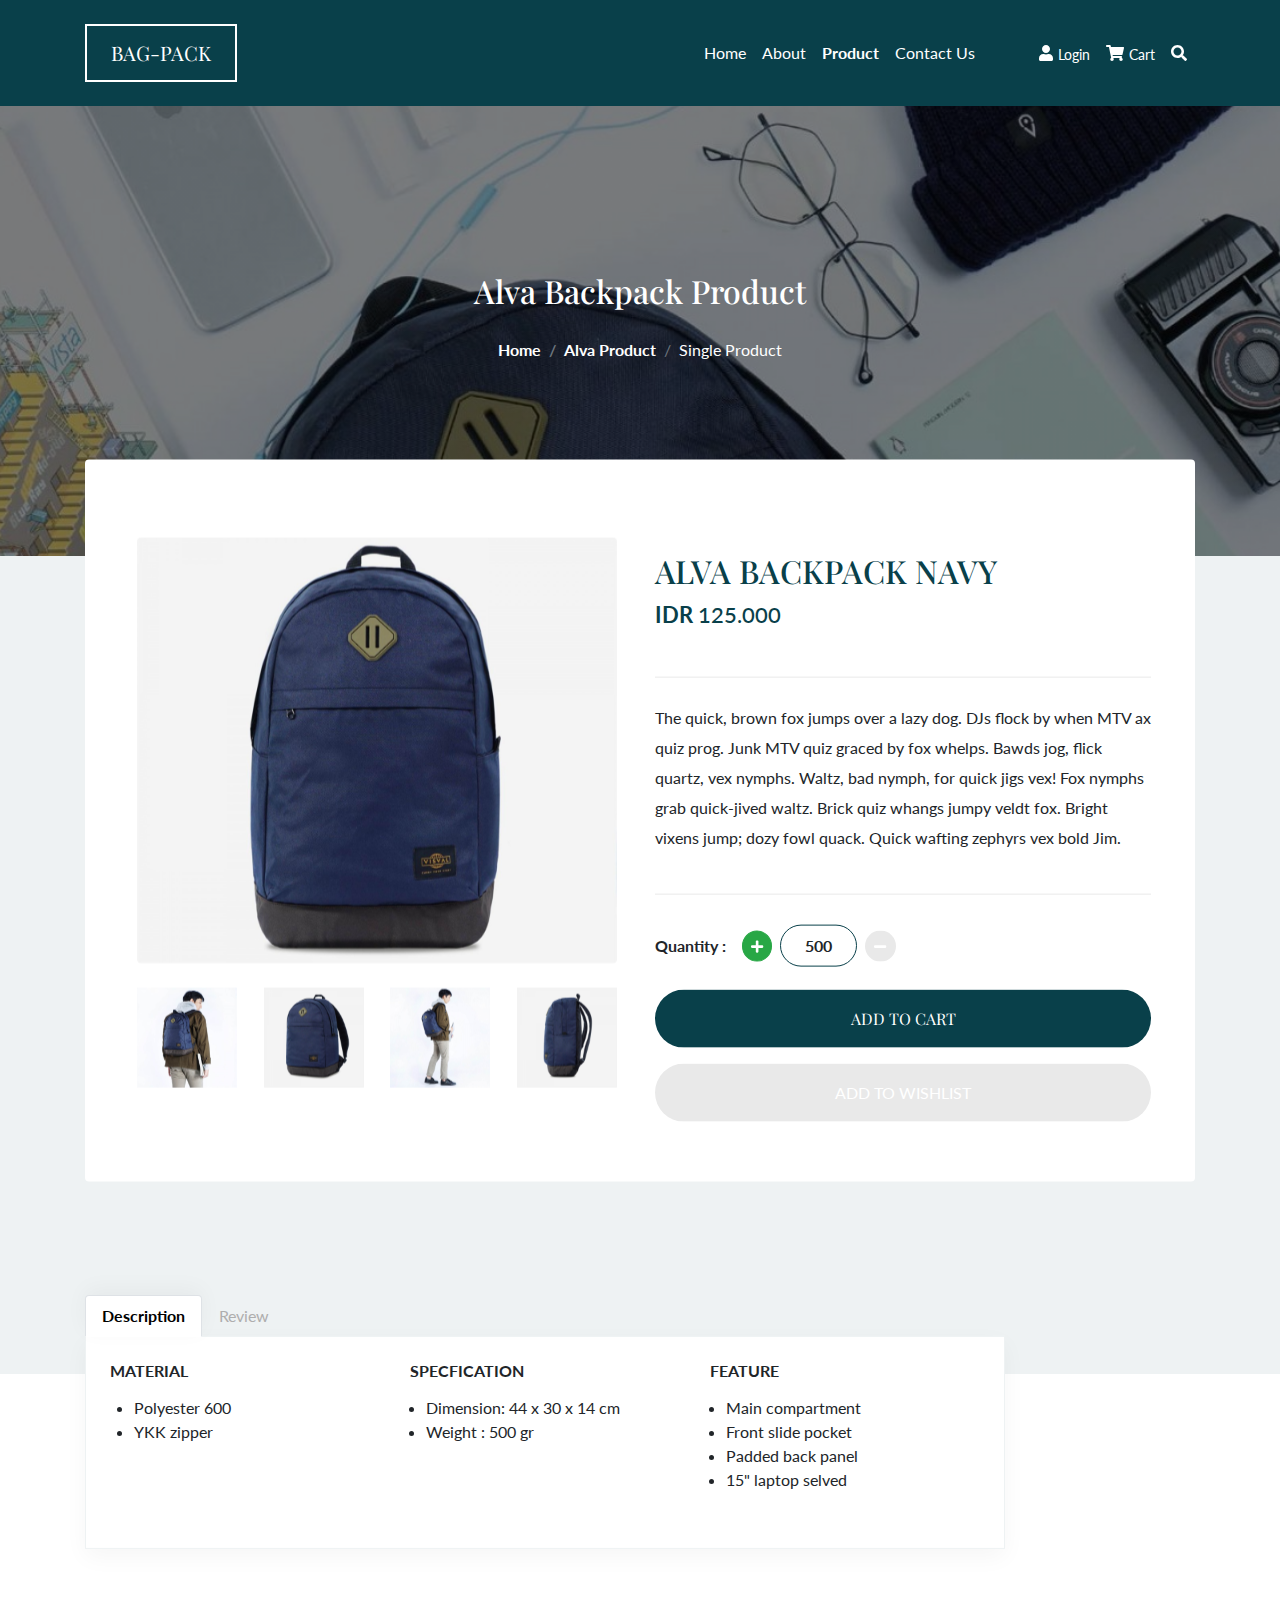
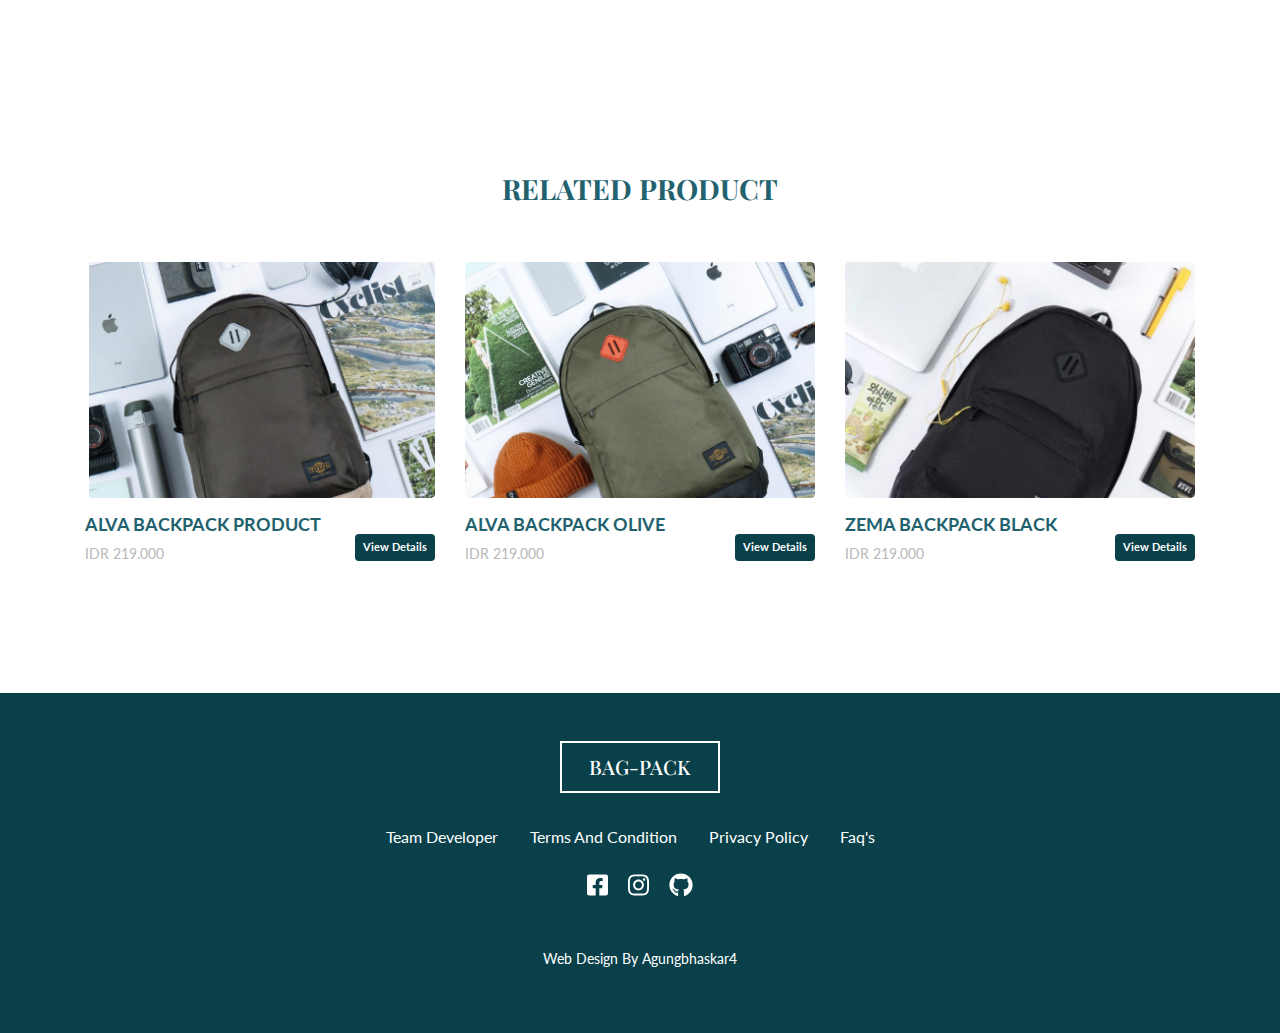
==== alva-navy.html @ 8339c571 "add all data form repository" ====
<!doctype html>
<html lang="en">

<head>
    <!-- Required meta tags -->
    <meta charset="utf-8">
    <meta name="viewport" content="width=device-width, initial-scale=1, shrink-to-fit=no">

    <!-- Bootstrap CSS -->
    <link rel="stylesheet" href="css/bootstrap.css">

    <!-- font awesome -->
    <link rel="stylesheet" href="css/all.css">

    <!-- google font -->
    <link href="https://fonts.googleapis.com/css?family=Lato:300,400,700|Playfair+Display:700&display=swap"
        rel="stylesheet">

    <!-- Style Custom -->
    <link rel="stylesheet" href="css/style.css">

    <title>Bagpack Store</title>
</head>

<body>
    <!-- Navbar -->
    <nav class="navbar navbar-expand-lg navbar-light sticky-top" style="background-color: #09404A;;">
        <div class="container py-3">
            <a class="navbar-brand text-uppercase logo-white" href="#">bag-pack</a>
            <button class="navbar-toggler" type="button" data-toggle="collapse" data-target="#navbarNav"
                aria-controls="navbarNav" aria-expanded="false" aria-label="Toggle navigation">
                <span class="navbar-toggler-icon"></span>
            </button>
            <div class="collapse navbar-collapse" id="navbarNav">
                <ul class="navbar-nav ml-auto">
                    <li class="nav-item">
                        <a class="nav-link" href="index.html">Home</a>
                    </li>
                    <li class="nav-item">
                        <a class="nav-link" href="#">About</a>
                    </li>
                    <li class="nav-item active">
                        <a class="nav-link" href="#">Product</a>
                    </li>
                    <li class="nav-item">
                        <a class="nav-link" href="#">Contact Us</a>
                    </li>
                </ul>
                <ul class="navbar-nav pl-lg-5">
                    <li class="nav-item">
                        <a class="nav-link pr-2" href="#"><i class="fas fa-user"></i></i><span
                                style="padding-left: 5px; font-size: 14px; vertical-align: middle;">Login</span></a>
                    </li>
                    <li class="nav-item">
                        <a class="nav-link pr-2" href="#"><i class="fas fa-shopping-cart"></i><span
                                style="padding-left: 5px; font-size: 14px; vertical-align: middle;">Cart</span></a>
                    </li>
                    <li class="nav-item">
                        <a class="nav-link pr-2" href="#"><i class="fas fa-search"></i></a>
                    </li>
                </ul>
            </div>
        </div>
    </nav>
    <!-- End Navbar -->

    <!-- alva-product-banner -->
    <section id="alva-product" class="alva-product">
        <div class="container h-100">
            <div class="row h-100 align-items-center">
                <div class="col text-center">
                    <h2>Alva Backpack Product</h2>
                    <nav class="breadcrumb bg-transparent justify-content-center mt-3">
                        <a class="breadcrumb-item text-decoration-none font-weight-bold text-white"
                            href="index.html">Home</a>
                        <a class="breadcrumb-item text-decoration-none font-weight-bold text-white" href="#">Alva
                            Product</a>
                        <span class="breadcrumb-item active text-white">Single Product</span>
                    </nav>
                </div>
            </div>
        </div>
    </section>
    <!-- end alva-product -->

    <!-- single_product -->
    <section id="single-product" class="single-product py-5" style="background-color:#EEF2F3;">
        <div class="container">
            <div class="row">
                <div class="col-12">
                    <div class="card p-4 border-0">
                        <div class="card-body">
                            <div class="row align-items-center">
                                <div class="col-12 col-lg-6 d-flex justify-content-center">
                                    <figure class="figure">
                                        <img src="Asset/Single-product/Alva-product/alva-main-product.png"
                                            class="figure-img img-fluid" alt="">
                                        <figcaption
                                            class="figure-caption d-flex justify-content-center justify-content-between pt-3">
                                            <a href="" class="text-decoration-none">
                                                <img src="Asset/Single-product/Alva-product/Product-modal-1.png" alt="">
                                            </a>
                                            <a href="" class="text-decoration-none">
                                                <img src="Asset/Single-product/Alva-product/Product-modal-2.png" alt="">
                                            </a>
                                            <a href="" class="text-decoration-none">
                                                <img src="Asset/Single-product/Alva-product/Product-modal-3.png" alt="">
                                            </a>
                                            <a href="" class="text-decoration-none">
                                                <img src="Asset/Single-product/Alva-product/Product-modal-4.png" alt="">
                                            </a>
                                        </figcaption>
                                    </figure>
                                </div>
                                <div class="col-12 col-lg-6 mt-5">
                                    <div class="product-name">
                                        <h2 class="product-title">alva backpack navy</h2>
                                        <p class="product-price">IDR <span>125.000</span></p>
                                    </div>
                                    <div class="product-desc">
                                        <p>The quick, brown fox jumps over a lazy dog. DJs flock by when MTV ax quiz
                                            prog.
                                            Junk MTV quiz
                                            graced by fox whelps. Bawds jog, flick quartz, vex nymphs. Waltz, bad nymph,
                                            for
                                            quick jigs
                                            vex! Fox nymphs grab quick-jived waltz. Brick quiz whangs jumpy veldt fox.
                                            Bright vixens
                                            jump; dozy fowl quack. Quick wafting zephyrs vex bold Jim. </p>
                                    </div>
                                    <div class="quantity d-flex align-items-baseline">
                                        <p class="pr-3">Quantity :</p>
                                        <div class="d-flex align-items-center">
                                            <button class="btn btn-sm btn-success rounded-circle"><i
                                                    class="fas fa-plus"></i></button>
                                            <span class="py-2 px-4 mx-2">500</span>
                                            <button class="btn btn-sm btn-minus rounded-circle"><i
                                                    class="fas fa-minus"></i></button>
                                        </div>
                                    </div>
                                    <div class="btn-product-submit mt-3">
                                        <a href="#" class="btn btn-add py-3 text-uppercase d-block">add to cart</a>
                                        <a href="#" class="btn btn-wishlist py-3 text-uppercase d-block">add to
                                            wishlist</a>
                                    </div>
                                </div>
                            </div>
                        </div>
                    </div>
                </div>
            </div>
        </div>
    </section>
    <!-- end single-product -->

    <!-- description product -->
    <section id="desc-product" class="desc-product py-5">
        <div class="container">
            <div class="row tabs-content">
                <div class="col-12 col-lg-10">
                    <ul class="nav nav-tabs" id="myTab" role="tablist">
                        <li class="nav-item">
                            <a class="nav-link active" id="description-tab" data-toggle="tab" href="#description"
                                role="tab" aria-controls="description" aria-selected="true">Description</a>
                        </li>
                        <li class="nav-item">
                            <a class="nav-link" id="review-tab" data-toggle="tab" href="#review" role="tab"
                                aria-controls="review" aria-selected="false">Review</a>
                        </li>
                    </ul>
                    <div class="tab-content bg-white p-4" id="myTabContent">
                        <div class="tab-pane fade show active" id="description" role="tabpanel"
                            aria-labelledby="description-tab">
                            <div class="row">
                                <div class="col-12 col-md-6 col-lg-4 pb-3">
                                    <h6 class="font-weight-bold pb-2 text-uppercase">Material</h6>
                                    <ul class="pl-4">
                                        <li>Polyester 600</li>
                                        <li>YKK zipper</li>
                                    </ul>
                                </div>
                                <div class="col-12 col-md-6 col-lg-4 pb-3">
                                    <h6 class="font-weight-bold pb-2 text-uppercase">Specfication</h6>
                                    <ul class="pl-3">
                                        <li>Dimension: 44 x 30 x 14 cm</li>
                                        <li>Weight : 500 gr</li>
                                    </ul>
                                </div>
                                <div class="col-12 col-md-6 col-lg-4 pb-3">
                                    <h6 class="font-weight-bold pb-2 text-uppercase">Feature</h6>
                                    <ul class="pl-3">
                                        <li>Main compartment</li>
                                        <li>Front slide pocket</li>
                                        <li>Padded back panel</li>
                                        <li>15" laptop selved</li>
                                    </ul>
                                </div>
                            </div>
                        </div>
                        <div class="tab-pane fade" id="review" role="tabpanel" aria-labelledby="review-tab">
                            <h4>Coming Soon</h4>
                        </div>
                    </div>
                </div>
            </div>
        </div>
    </section>
    <!-- end description product -->

    <!-- Related Product -->
    <section id="related-product" class="related-product p-5 pt-2">
        <div class="container">
            <div class="row">
                <div class="col-12">
                    <h3 class="text-center font-weight-bold text-uppercase">Related Product</h3>
                </div>
            </div>
            <div class="row justify-content-center py-5">
                <div class="col-12 col-sm-8 col-md-4">
                    <figure class="figure">
                        <div class="img-thumbnail border-0 p-0 overflow-hidden">
                            <img src=" Asset/Related-Product/Alva-backpack-brown.png" class="img-fluid rounded" alt="">
                        </div>
                        <figcaption class="figure-caption mt-3 d-flex align-items-center justify-content-between">
                            <div>
                                <h5 class="font-weight-bold text-uppercase">Alva Backpack Product</h5>
                                <p>IDR 219.000</p>
                            </div>
                            <a href="#" class="badge badge-product p-2 stretched-link">View Details</a>
                        </figcaption>
                    </figure>
                </div>
                <div class="col-12 col-sm-8 col-md-4">
                    <figure class="figure">
                        <div class="img-thumbnail border-0 p-0 overflow-hidden">
                            <img src="Asset/Related-Product/alva-backpack-olive.png" class="img-fluid rounded" alt="">
                        </div>
                        <figcaption class="figure-caption mt-3 d-flex align-items-center justify-content-between">
                            <div>
                                <h5 class="font-weight-bold text-uppercase">Alva Backpack Olive</h5>
                                <p>IDR 219.000</p>
                            </div>
                            <a href="#" class="badge badge-product p-2 stretched-link">View Details</a>
                        </figcaption>
                    </figure>
                </div>
                <div class="col-12 col-sm-8 col-md-4">
                    <figure class="figure">
                        <div class="img-thumbnail p-0 border-0 overflow-hidden">
                            <img src="Asset/Related-Product/Zema-backpack-black.png" class="img-fluid rounded" alt="">
                        </div>
                        <figcaption class="figure-caption mt-3 d-flex align-items-center justify-content-between">
                            <div>
                                <h5 class="font-weight-bold text-uppercase">Zema Backpack Black</h5>
                                <p>IDR 219.000</p>
                            </div>
                            <a href="#" class="badge badge-product p-2 stretched-link">View Details</a>
                        </figcaption>
                    </figure>
                </div>
            </div>
        </div>
    </section>
    <!-- end Related Product -->

    <!-- footer -->
    <footer id="footer" class="footer p-5">
        <div class="container h-100">
            <div class="row justify-content-center align-items-center">
                <div class="col-8 col-md-4 col-lg-3 col-xl-2">
                    <h5 class="logo-white text-uppercase text-center">bag-pack</h5>
                </div>
            </div>
            <div class="row mt-3 justify-content-center">
                <div class="col-6 col-md-10 col-lg-6 text-center">
                    <ul class="navbar-nav navbar-expand-md">
                        <li class="nav-item">
                            <a href="#" class="nav-link text-white px-0 px-md-3">Team Developer</a>
                        </li>
                        <li class="nav-item">
                            <a href="#" class="nav-link text-white px-0 px-md-3">Terms And Condition</a>
                        </li>
                        <li class="nav-item">
                            <a href="#" class="nav-link text-white px-0 px-md-3">Privacy Policy</a>
                        </li>
                        <li class="nav-item">
                            <a href="#" class="nav-link text-white px-0 px-md-3">Faq's</a>
                        </li>
                    </ul>
                </div>
            </div>
            <div class="row mt-3 justify-content-center">
                <div class="col-8 text-center">
                    <a href="#" class="text-decoration-none">
                        <i class="fab fa-facebook-square text-white mx-2" style="font-size:24px;"></i>
                    </a>
                    <a href="https://www.instagram.com/gungbhaskar4/" class="text-decoration-none">
                        <i class="fab fa-instagram text-white mx-2" style="font-size:24px;"></i>
                    </a>
                    <a href="https://github.com/gungbhaskar4" class="text-decoration-none">
                        <i class="fab fa-github text-white mx-2" style="font-size:24px;"></i>
                    </a>
                </div>
            </div>
            <div class="row mt-5">
                <div class="col text-center">
                    <p style="font-size: 14px;">Web Design By Agungbhaskar4</p>
                </div>
            </div>
        </div>
    </footer>
    <!-- endfooter -->




    <!-- Optional JavaScript -->
    <!-- jQuery first, then Popper.js, then Bootstrap JS -->
    <script src="js/jquery-3.4.1.min.js"></script>
    <script src="js/popper.min.js"></script>
    <script src="js/bootstrap.js"></script>
    <script src="js/all.js"></script>
</body>

</html>
---- css/style.css ----
body {
  font-family: "Lato", sans-serif;
}

.btn-checkout {
  background-color: #09404a;
  color: white;
  text-transform: uppercase;
  font-weight: bold;
  border-radius: 0px 0px 8px 8px;
}

.btn-checkout:hover {
  color: white;
  background-color: #052329;
}

.btn-add {
  font-family: "playfair display";
  background-color: #09404a;
  color: white;
  border-radius: 30px;
  text-transform: uppercase;
}

.btn-wishlist {
  background-color: #e9e9e9;
  color: white;
  border-radius: 30px;
}

.badge-product {
  background-color: #09404a;
  color: #fff;
}

.badge-product:hover {
  background-color: #052329;
  color: #fff;
}

.btn-minus {
  background-color: #e9e9e9;
  color: white;
}

.logo-white {
  font-family: "Playfair Display", sans-serif;
  border: 2px solid #fff !important;
  color: white !important;
  padding: 12px 24px;
}

.title {
  font-family: "Playfair display", sans-serif;
  color: #09404a;
  font-weight: bold;
}

.subtitle {
  font-size: 18px;
  color: #b9b9b9;
}

/* navbar */
.navbar-brand {
  font-family: "Playfair Display", sans-serif;
  border: 2px solid #09404a;
  color: #09404a;
  padding: 12px 24px;
}

nav .navbar-nav li.nav-item.active {
  font-weight: bold;
}

nav .navbar-nav li a {
  color: white !important;
}

/* End Navbar */

/* banners */
.banner {
  transform: translateY(-90px);
}

.bg-banner {
  background-color: #eef2f3;
}

.bg-title {
  background-color: #09404a;
}

.bg-title,
.bg-banner {
  min-height: 600px;
}

.title-banner {
  color: #fff;
  font-family: "Playfair Display", sans-serif;
  font-weight: bold;
}

/* end banner */

/* product-view */
.product-view h1 {
  color: #09404a;
  font-family: "Playfair Display", sans-serif;
  font-weight: bold;
}

.product-view p {
  font-size: 18px;
  color: #b9b9b9;
}

.btn-product {
  border: 2px solid #09404a;
  color: #09404a;
  font-weight: bold;
  box-shadow: 0px 8px 40px rgba(9, 64, 74, 0.1);
}

.btn-product:hover {
  background-color: #09404a;
  color: white;
}

/* end product-view */

/* Product-popular */
.product-popular {
  background-color: #c9e0ec;
}

.product-popular .product-section {
  transform: translateY(-100px);
}

.product-popular h5 {
  color: #09404a;
  font-family: "Lato", sans-serif;
  font-weight: bold;
}

.product-popular span {
  color: #b9b9b9;
  font-family: "Lato", sans-serif;
  font-weight: 400;
}

.product-popular p {
  color: #09404a;
  font-family: "Lato", sans-serif;
  font-weight: 400;
}

.product-popular .figure {
  background-color: white;
  border-radius: 20px;
  overflow: hidden;
}

.product-popular .figure img {
  width: 100%;
}

.product-popular .btn-details {
  padding: 0px;
  font-weight: bold;
}

.product-popular .btn-details:hover {
  color: #b9b9b9;
}

.product-popular .link-product {
  color: #09404a;
  text-decoration: none;
}

.product-popular .link-product:hover {
  color: #b9b9b9;
  transition: .5s;
}

/* end product-popular */

/* backpack-category */
.backpack-collection .card {
  margin-bottom: 30px;
}

.backpack-collection .card-title {
  font-family: "Playfair Display";
}

.backpack-collection .img-thumbnail {
  overflow: hidden;
  height: auto;
  padding: 0;
}

.backpack-collection .card-img-overlay {
  background-color: rgba(0, 0, 0, 0.5);
  border-radius: 4px;
  cursor: pointer;
}

.backpack-collection .card {
  overflow: hidden;
  height: auto;
}

.backpack-collection .card img {
  transform: scale(1);
  transition: 0.5s ease-in-out;
}

.backpack-collection .card:hover img {
  transform: scale(1.2);
  transition: 0.5s ease-in-out;
}

/* end backpack-category */

/* alva-product */
.alva-product {
  height: 450px;
  background: linear-gradient(rgba(0, 0, 0, 0.5), rgba(0, 0, 0, 0.5)),
    url(/Asset/Single-product/Alva-product/Background-alva.png);
  background-position: center;
  background-size: cover;
}

.alva-product h2 {
  font-family: "playfair display";
  color: #fff;
}

/* alva-product */

/* single product */
.single-product .card {
  transform: translateY(-20%);
  z-index: 9;
}

.single-product .product-title {
  font-family: "playfair display";
  color: #09404a;
  text-transform: uppercase;
}

.single-product .product-price {
  font-weight: bold;
  color: #09404a;
  font-size: 22px;
}

.single-product .product-price span {
  font-weight: 500;
}

.single-product .product-name {
  padding-bottom: 30px;
}

.single-product .product-desc {
  border-top: 1px solid #e9e9e9;
  padding: 25px 0;
  border-bottom: 1px solid #e9e9e9;
}

.single-product .product-desc p {
  line-height: 30px;
}

.single-product .quantity {
  padding-top: 30px;
}

.single-product .quantity p {
  font-weight: bold;
}

.single-product .quantity span {
  font-weight: bold;
  border: 1px solid #09404a;
  border-radius: 30px;
}

.single-product .btn-product-submit .btn {
  margin: 16px 0;
}

.single-product .btn-product-submit .btn-add:hover {
  color: rgb(206, 206, 206);
  background-color: rgb(4, 26, 31);
}

.single-product .btn-product-submit .btn-wishlist:hover {
  color: rgb(206, 206, 206);
  background-color: rgb(179, 179, 179);
}

/* end single product */

/* product-desc */
.desc-product .tabs-content {
  transform: translateY(-50%);
  z-index: 9;
}

.desc-product .nav-tabs {
  border-bottom: 0;
}

.desc-product .nav-tabs .nav-link.active {
  box-shadow: 0px -6px 22px rgba(0, 0, 0, 0.04);
  font-weight: bold;
  color: #000;
}

.desc-product .nav-tabs .nav-link {
  color: #aeaeae;
}

.desc-product .tab-content {
  border: 1px solid #eef2f3;
  box-shadow: 0px 8px 22px rgba(0, 0, 0, 0.04);
}

/* end product-desc */

/* Related Product */
.related-product h3 {
  font-family: "playfair display";
  color: #22626e;
}

.related-product h5 {
  color: #22626e;
  font-size: 18px;
}

.related-product p {
  color: #b9b9b9;
}

.related-product .figure img {
  transform: scale(1);
  transition: 0.5s ease-in-out;
}

.related-product .figure:hover img {
  transform: scale(1.2);
  transition: 0.5s ease-in-out;
}

/* End Related Product */

/* checkout style */
.checkout-breadcrumb {
  height: 450px;
  background-color: #052329;
  color: #f3f3f3;
}

.checkout-breadcrumb h2 {
  font-family: "playfair display";
}

.checkout {
  margin-top: -120px;
}

.order-data .list-item {
  border-top: 1px solid #E9E9E9;
  margin: 30px 0px;
}

.order-data {
  background-color: #EEF2F3;
}

.order-data .card {
  box-shadow: 0px 8px 21px rgba(0, 0, 0, 0.05);
}

.order-data .card .card-header {
  background-color: transparent;
  border: none;
}

.order-data .card .card-header a {
  text-decoration: none;
  color: #09404A;
  font-size: 16px;
}

.order-data .card-title {
  font-family: "playfair display";
  text-transform: capitalize;
  color: #09404A;
}

.order-data .card-body h5 {
  font-family: "playfair display";
}

.order-data .card-body p {
  font-size: 14px;
}

.billing-info .card-header p {
  color: #B9B9B9;
  font-size: 14px;
}

.billing-info #emailHelp {
  color: #B9B9B9;
}

.billing-info label {
  color: #09404A;
  font-weight: bold;
}

.billing-info .form-control {
  background-color: #E9E9E9;
  border: none;
  padding: 22px 20px;
}

.billing-info .custom-select {
  background-color: #E9E9E9;
  border: none;
  font-size: 1rem;
}

.billing-info .form-control,
.custom-select::placeholder {
  color: #B9B9B9;
}

.order-data .card-body a {
  color: #09404A;
  text-decoration: none;
  font-weight: 700;
}

.order-data .card-body .quantity {
  color: #B9B9B9;
  font-size: 14px;
}

.order-data .card-body .text-success.cost {
  font-weight: bold;
  font-size: 16px;
  text-transform: uppercase;
}

.order-data .card-body .cost-total {
  font-weight: bold;
  font-size: 16px;
  text-transform: uppercase;
  color: #09404A;
}

.card .card-footer {
  margin: 0 -1rem -1rem;
  background-color: #09404A;
}

.card .card-footer h5 {
  font-family: playfair display;
  color: #fff;
}

.card .card-footer .text-total {
  color: #fff;
  font-weight: bold;
  text-transform: uppercase;
  font-size: 18px;
}

.shipping-details h6 {
  font-family: "playfair display";
}

.shipping-details small {
  color: rgb(206, 206, 206);
}

.shipping-details .card-footer {
  margin: 0 -1rem -1rem;
  background-color: #e9e9e9;
  padding: 0;
}

/* end checkout */

/* footer */
.footer {
  background-color: #09404a;
  color: white;
}

/* end footer */

/* Responsive */
@media (max-width: 1000px) {
  .banner {
    transform: translateY(-0px);
  }

  .navbar {
    background-color: #09404a;
  }

  .navbar-brand {
    border: 2px solid #fff;
    color: white !important;
    padding: 12px 24px;
  }

  .single-product .card {
    transform: translateY(-12%);
    z-index: 9;
  }

  .desc-product .tabs-content {
    transform: translateY(-35%);
    z-index: 9;
  }
}
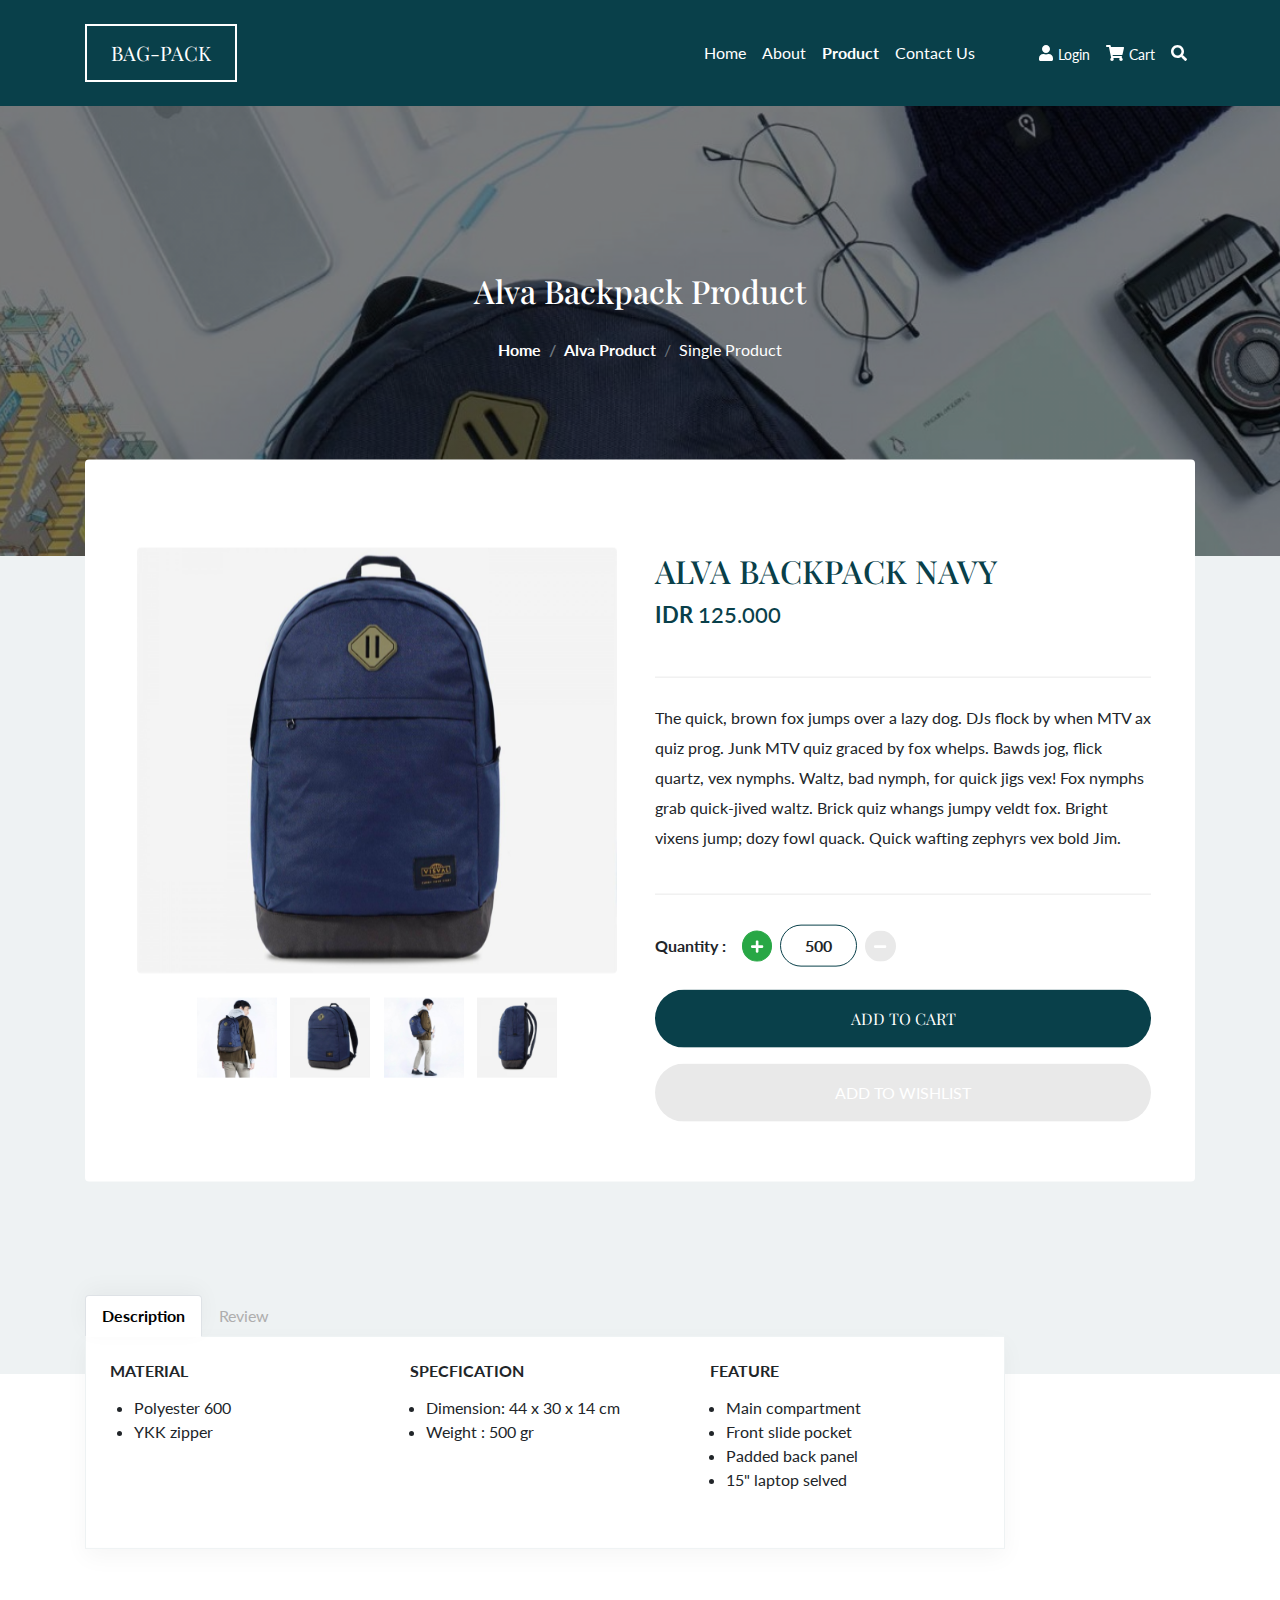
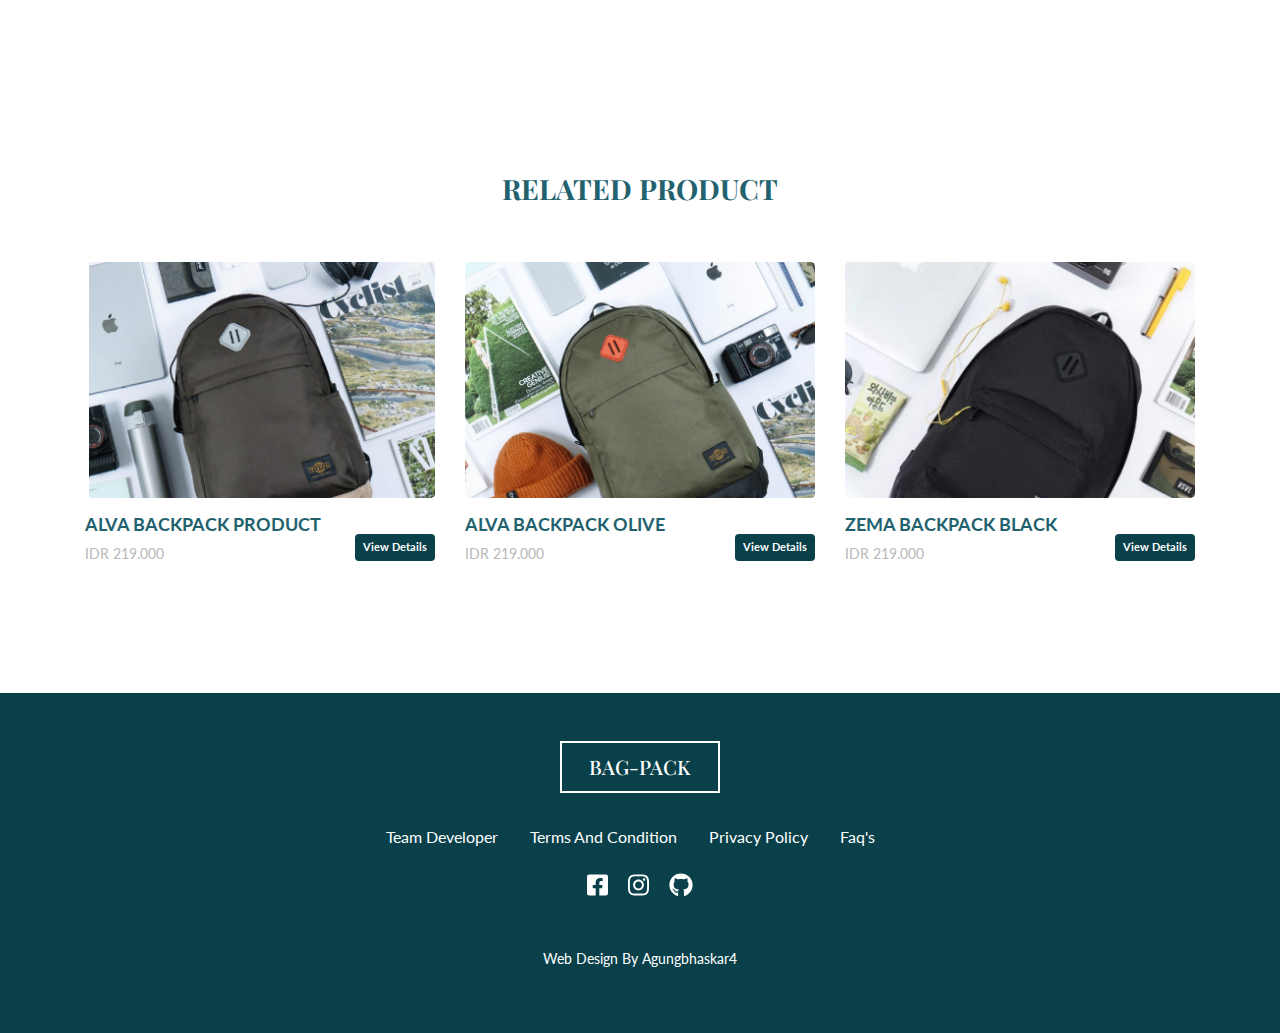
==== commit ab604684: "fixed product gallery" ====
--- a/alva-navy.html
+++ b/alva-navy.html
@@ -96,7 +96,7 @@
                                         <img src="Asset/Single-product/Alva-product/alva-main-product.png"
                                             class="figure-img img-fluid" alt="">
                                         <figcaption
-                                            class="figure-caption d-flex justify-content-center justify-content-between pt-3">
+                                            class="figure-caption gallery-product d-flex justify-content-between pt-3">
                                             <a href="" class="text-decoration-none">
                                                 <img src="Asset/Single-product/Alva-product/Product-modal-1.png" alt="">
                                             </a>
@@ -139,7 +139,8 @@
                                         </div>
                                     </div>
                                     <div class="btn-product-submit mt-3">
-                                        <a href="#" class="btn btn-add py-3 text-uppercase d-block">add to cart</a>
+                                        <a href="checkout.html" class="btn btn-add py-3 text-uppercase d-block">add to
+                                            cart</a>
                                         <a href="#" class="btn btn-wishlist py-3 text-uppercase d-block">add to
                                             wishlist</a>
                                     </div>
--- a/css/style.css
+++ b/css/style.css
@@ -294,6 +294,16 @@
   border-radius: 30px;
 }
 
+.single-product .gallery-product {
+  width: 360px;
+  margin: auto;
+}
+
+.single-product .gallery-product img {
+  width: 80px;
+  height: 80px;
+}
+
 .single-product .btn-product-submit .btn {
   margin: 16px 0;
 }
